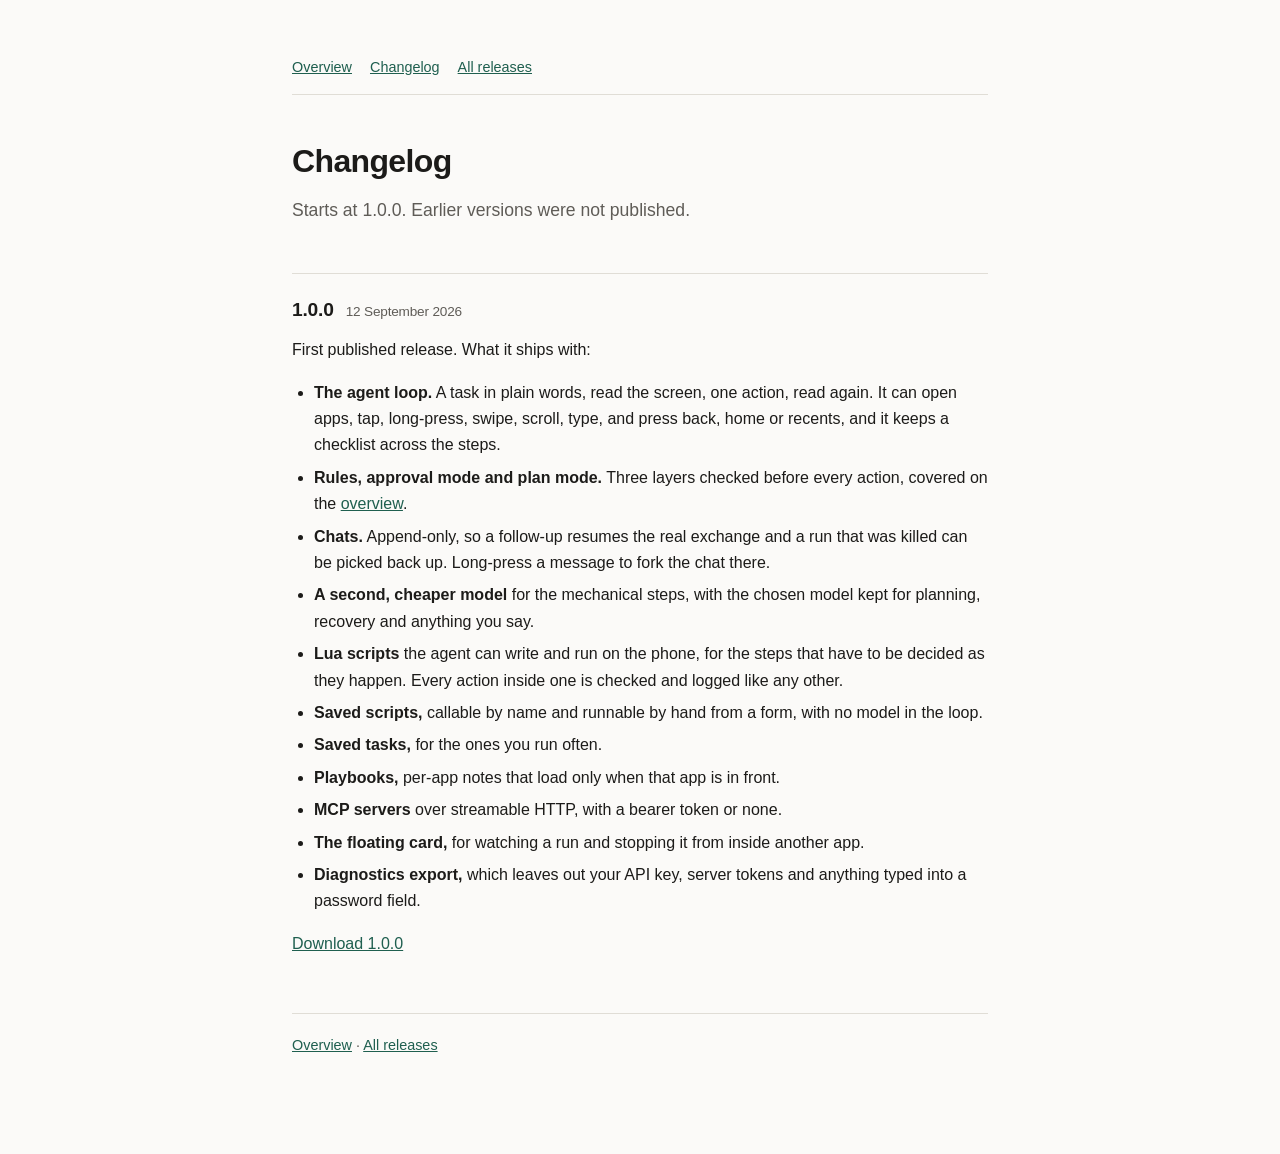
==== changelog.html @ ca4333ef "Add the site" ====
<!doctype html>
<html lang="en">
<head>
<meta charset="utf-8">
<meta name="viewport" content="width=device-width, initial-scale=1">
<title>Changelog | android-agent</title>
<meta name="description" content="Release history for android-agent, with a download for each version.">
<link rel="stylesheet" href="style.css">
</head>
<body>
<div class="wrap">

<nav class="top">
  <a href="./">Overview</a>
  <a href="changelog.html">Changelog</a>
  <a href="https://github.com/Fox-Islam/android-agent-builds/releases">All releases</a>
</nav>

<h1>Changelog</h1>
<p class="lede">Starts at 1.0.0. Earlier versions were not published.</p>

<div class="release">
  <h2>1.0.0 <span class="date">12 September 2026</span></h2>

  <p>First published release. What it ships with:</p>

  <ul>
    <li><strong>The agent loop.</strong> A task in plain words, read the screen, one action,
        read again. It can open apps, tap, long-press, swipe, scroll, type, and press back, home
        or recents, and it keeps a checklist across the steps.</li>
    <li><strong>Rules, approval mode and plan mode.</strong> Three layers checked before every
        action, covered on the <a href="./">overview</a>.</li>
    <li><strong>Chats.</strong> Append-only, so a follow-up resumes the real exchange and a run
        that was killed can be picked back up. Long-press a message to fork the chat there.</li>
    <li><strong>A second, cheaper model</strong> for the mechanical steps, with the chosen model
        kept for planning, recovery and anything you say.</li>
    <li><strong>Lua scripts</strong> the agent can write and run on the phone, for the steps that
        have to be decided as they happen. Every action inside one is checked and logged like any
        other.</li>
    <li><strong>Saved scripts,</strong> callable by name and runnable by hand from a form, with no
        model in the loop.</li>
    <li><strong>Saved tasks,</strong> for the ones you run often.</li>
    <li><strong>Playbooks,</strong> per-app notes that load only when that app is in front.</li>
    <li><strong>MCP servers</strong> over streamable HTTP, with a bearer token or none.</li>
    <li><strong>The floating card,</strong> for watching a run and stopping it from inside another
        app.</li>
    <li><strong>Diagnostics export,</strong> which leaves out your API key, server tokens and
        anything typed into a password field.</li>
  </ul>

  <p><a href="https://github.com/Fox-Islam/android-agent-builds/releases/download/v1.0.0/android-agent-1.0.0.apk">Download 1.0.0</a></p>
</div>

<footer>
  <p><a href="./">Overview</a> &middot;
     <a href="https://github.com/Fox-Islam/android-agent-builds/releases">All releases</a></p>
</footer>

</div>
</body>
</html>
---- style.css ----
:root {
  --bg: #fbfaf8;
  --fg: #1c1b19;
  --muted: #5f5c57;
  --rule: #e0ddd6;
  --card: #f3f1ec;
  --link: #1f5f4f;
  --accent: #1f5f4f;
  --accent-fg: #ffffff;
  --code-bg: #efece5;
}

@media (prefers-color-scheme: dark) {
  :root {
    --bg: #17161a;
    --fg: #e8e6e1;
    --muted: #a09d97;
    --rule: #32303a;
    --card: #211f26;
    --link: #7fd0b6;
    --accent: #7fd0b6;
    --accent-fg: #10231d;
    --code-bg: #242229;
  }
}

* { box-sizing: border-box; }

body {
  margin: 0;
  background: var(--bg);
  color: var(--fg);
  font: 16px/1.65 -apple-system, BlinkMacSystemFont, "Segoe UI", Roboto, Helvetica, Arial, sans-serif;
  -webkit-font-smoothing: antialiased;
}

.wrap {
  max-width: 46rem;
  margin: 0 auto;
  padding: 0 20px;
  padding-block: 56px 80px;
}

h1 {
  font-size: 2rem;
  letter-spacing: -0.02em;
  margin: 0 0 8px;
}

h2 {
  font-size: 1.2rem;
  letter-spacing: -0.01em;
  margin: 48px 0 12px;
  padding-top: 20px;
  border-top: 1px solid var(--rule);
}

h3 {
  font-size: 1rem;
  margin: 28px 0 6px;
}

p, ul, ol { margin: 0 0 16px; }
ul, ol { padding-left: 22px; }
li { margin-bottom: 6px; }

a { color: var(--link); }
a:hover { text-decoration: none; }

.lede {
  font-size: 1.1rem;
  color: var(--muted);
  margin-bottom: 28px;
}

code {
  background: var(--code-bg);
  padding: 1px 5px;
  border-radius: 4px;
  font-family: ui-monospace, SFMono-Regular, Menlo, Consolas, monospace;
  font-size: 0.875em;
}

pre {
  background: var(--code-bg);
  border: 1px solid var(--rule);
  border-radius: 8px;
  padding: 14px 16px;
  overflow-x: auto;
  margin: 0 0 16px;
}

pre code { background: none; padding: 0; font-size: 0.85rem; }

.download {
  display: flex;
  flex-wrap: wrap;
  align-items: center;
  gap: 14px;
  margin: 28px 0 8px;
}

.btn {
  display: inline-block;
  background: var(--accent);
  color: var(--accent-fg);
  text-decoration: none;
  font-weight: 600;
  padding: 11px 20px;
  border-radius: 8px;
}

.btn:hover { opacity: 0.88; }

.meta { color: var(--muted); font-size: 0.9rem; }

.note {
  background: var(--card);
  border: 1px solid var(--rule);
  border-left: 3px solid var(--accent);
  border-radius: 6px;
  padding: 14px 16px;
  margin: 0 0 16px;
}

.note p:last-child { margin-bottom: 0; }

.feature { margin-bottom: 22px; }
.feature h3 { margin-top: 0; }
.feature p { margin-bottom: 0; }

nav.top {
  display: flex;
  gap: 18px;
  font-size: 0.9rem;
  margin-bottom: 40px;
  padding-bottom: 14px;
  border-bottom: 1px solid var(--rule);
}

footer {
  margin-top: 56px;
  padding-top: 20px;
  border-top: 1px solid var(--rule);
  color: var(--muted);
  font-size: 0.9rem;
}

.release { margin-bottom: 44px; }

.release h2 {
  display: flex;
  flex-wrap: wrap;
  align-items: baseline;
  gap: 12px;
}

.release h2 .date {
  font-size: 0.85rem;
  font-weight: 400;
  color: var(--muted);
}
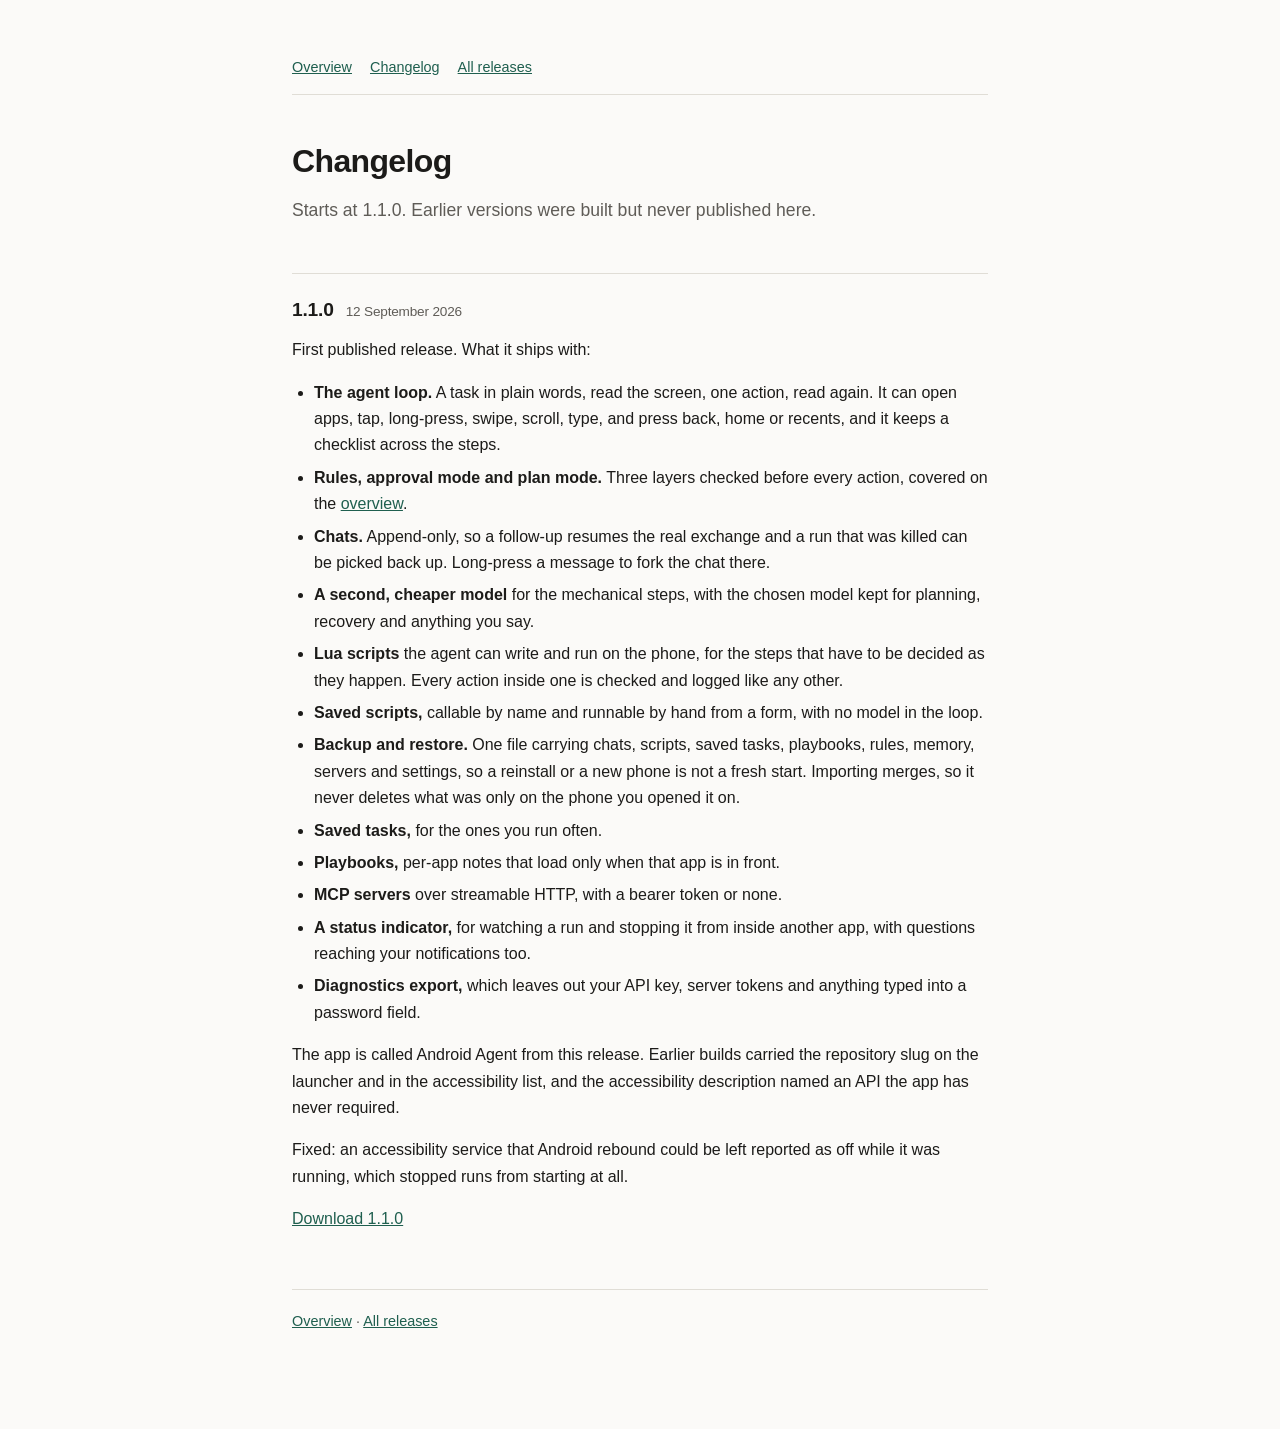
==== commit cfaa3982: "Bring the site up to 1.1.0, and show the thing working The changelog claimed 1.0.0 and linked to an " ====
--- a/changelog.html
+++ b/changelog.html
@@ -3,8 +3,8 @@
 <head>
 <meta charset="utf-8">
 <meta name="viewport" content="width=device-width, initial-scale=1">
-<title>Changelog | android-agent</title>
-<meta name="description" content="Release history for android-agent, with a download for each version.">
+<title>Changelog | Android Agent</title>
+<meta name="description" content="Release history for Android Agent, with a download for each version.">
 <link rel="stylesheet" href="style.css">
 </head>
 <body>
@@ -17,10 +17,10 @@
 </nav>
 
 <h1>Changelog</h1>
-<p class="lede">Starts at 1.0.0. Earlier versions were not published.</p>
+<p class="lede">Starts at 1.1.0. Earlier versions were built but never published here.</p>
 
 <div class="release">
-  <h2>1.0.0 <span class="date">12 September 2026</span></h2>
+  <h2>1.1.0 <span class="date">12 September 2026</span></h2>
 
   <p>First published release. What it ships with:</p>
 
@@ -39,16 +39,27 @@
         other.</li>
     <li><strong>Saved scripts,</strong> callable by name and runnable by hand from a form, with no
         model in the loop.</li>
+    <li><strong>Backup and restore.</strong> One file carrying chats, scripts, saved tasks,
+        playbooks, rules, memory, servers and settings, so a reinstall or a new phone is not a
+        fresh start. Importing merges, so it never deletes what was only on the phone you opened
+        it on.</li>
     <li><strong>Saved tasks,</strong> for the ones you run often.</li>
     <li><strong>Playbooks,</strong> per-app notes that load only when that app is in front.</li>
     <li><strong>MCP servers</strong> over streamable HTTP, with a bearer token or none.</li>
-    <li><strong>The floating card,</strong> for watching a run and stopping it from inside another
-        app.</li>
+    <li><strong>A status indicator,</strong> for watching a run and stopping it from inside another
+        app, with questions reaching your notifications too.</li>
     <li><strong>Diagnostics export,</strong> which leaves out your API key, server tokens and
         anything typed into a password field.</li>
   </ul>
 
-  <p><a href="https://github.com/Fox-Islam/android-agent-builds/releases/download/v1.0.0/android-agent-1.0.0.apk">Download 1.0.0</a></p>
+  <p>The app is called Android Agent from this release. Earlier builds carried the repository
+  slug on the launcher and in the accessibility list, and the accessibility description named an
+  API the app has never required.</p>
+
+  <p>Fixed: an accessibility service that Android rebound could be left reported as off while it
+  was running, which stopped runs from starting at all.</p>
+
+  <p><a href="https://github.com/Fox-Islam/android-agent-builds/releases/download/v1.1.0/android-agent-1.1.0.apk">Download 1.1.0</a></p>
 </div>
 
 <footer>
--- a/style.css
+++ b/style.css
@@ -128,6 +128,8 @@
 .feature { margin-bottom: 22px; }
 .feature h3 { margin-top: 0; }
 .feature p { margin-bottom: 0; }
+/* Most feature blocks are one paragraph; the ones that run to two need the gap back. */
+.feature p + p { margin-top: 12px; }
 
 nav.top {
   display: flex;
@@ -160,3 +162,52 @@
   font-weight: 400;
   color: var(--muted);
 }
+
+/* ---- screenshots and the demo ------------------------------------------------ */
+
+figure { margin: 0 0 16px; }
+
+.demo {
+  display: flex;
+  flex-direction: column;
+  align-items: center;
+  gap: 10px;
+  margin: 28px 0 8px;
+}
+
+.demo video {
+  width: 100%;
+  max-width: 270px;
+  height: auto;
+  border: 1px solid var(--rule);
+  border-radius: 12px;
+  background: var(--card);
+}
+
+.demo figcaption {
+  max-width: 34rem;
+  text-align: center;
+}
+
+figcaption {
+  color: var(--muted);
+  font-size: 0.85rem;
+  line-height: 1.5;
+}
+
+/* Phone screenshots are tall, so they get narrow columns and a shared baseline. */
+.shots {
+  display: grid;
+  grid-template-columns: repeat(auto-fit, minmax(150px, 1fr));
+  gap: 20px;
+  margin: 0 0 24px;
+}
+
+.shots img {
+  width: 100%;
+  height: auto;
+  display: block;
+  border: 1px solid var(--rule);
+  border-radius: 10px;
+  margin-bottom: 8px;
+}
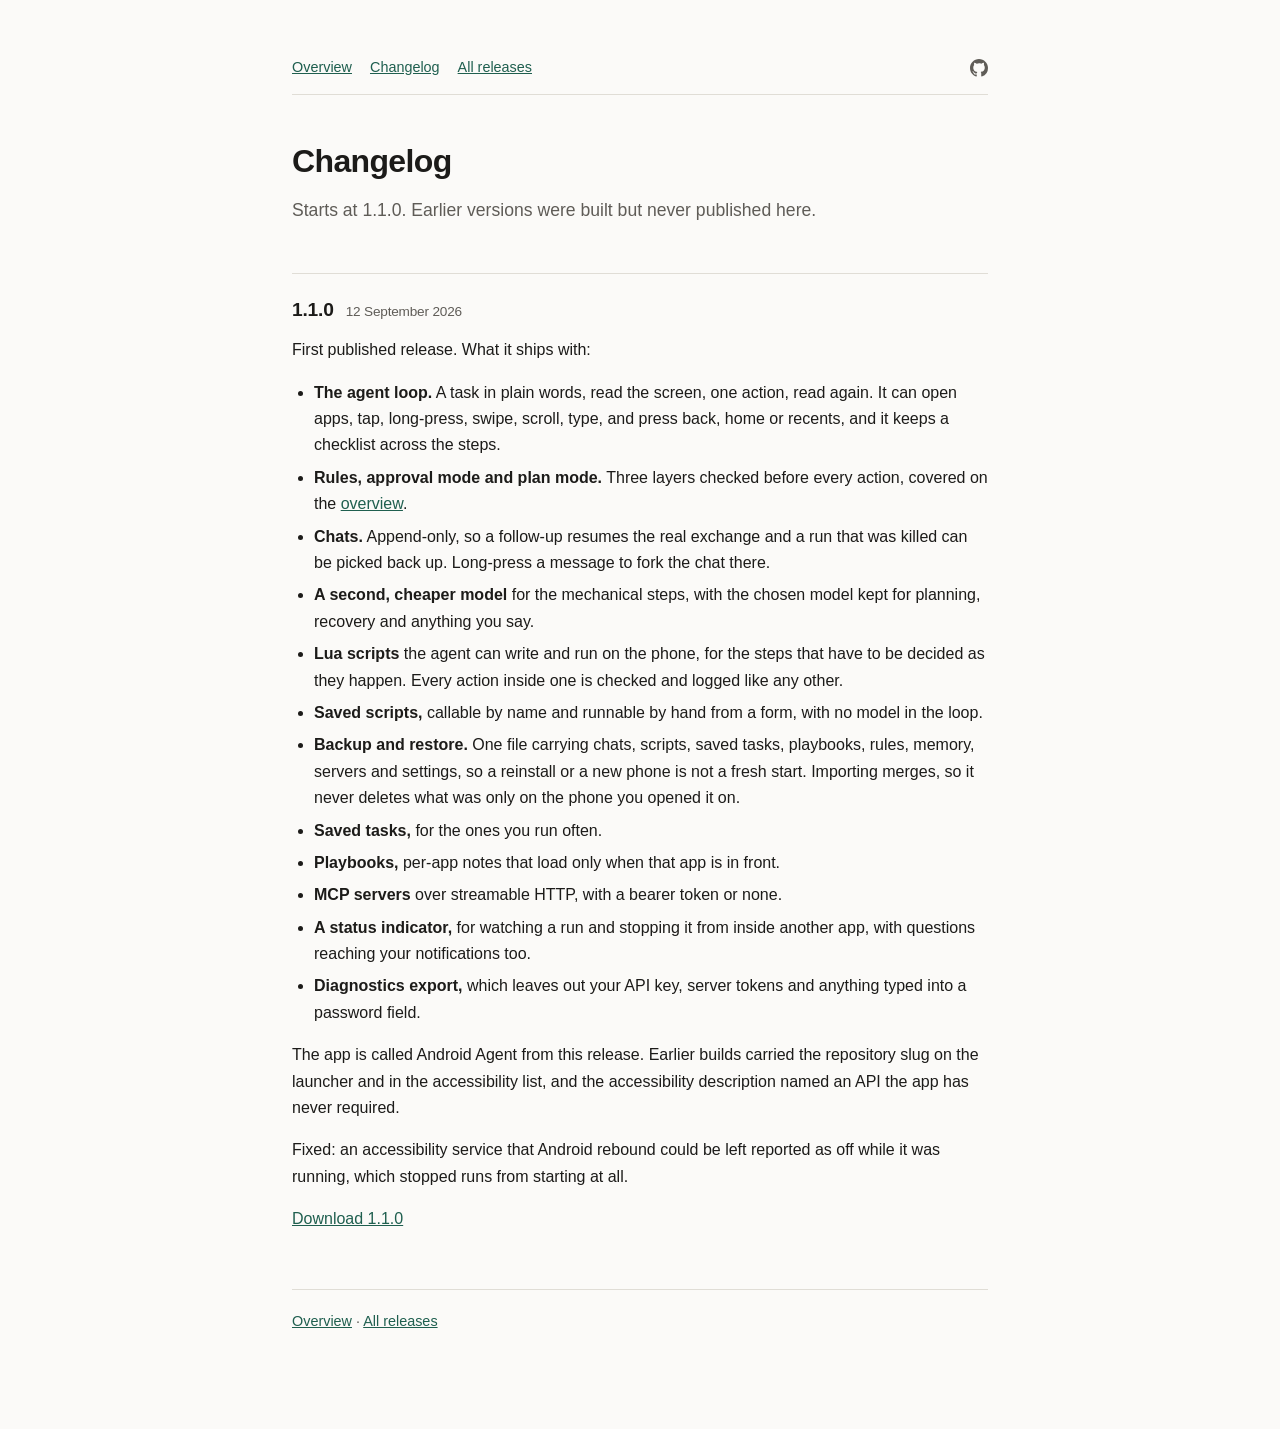
==== commit 544dec71: "Link the site repo from the navbar" ====
--- a/changelog.html
+++ b/changelog.html
@@ -14,6 +14,11 @@
   <a href="./">Overview</a>
   <a href="changelog.html">Changelog</a>
   <a href="https://github.com/Fox-Islam/android-agent-builds/releases">All releases</a>
+  <a class="gh" href="https://github.com/Fox-Islam/android-agent-site" aria-label="This site on GitHub">
+    <svg viewBox="0 0 16 16" width="18" height="18" aria-hidden="true" focusable="false">
+      <path fill="currentColor" d="M8 0C3.58 0 0 3.58 0 8c0 3.54 2.29 6.53 5.47 7.59.4.07.55-.17.55-.38 0-.19-.01-.82-.01-1.49-2.01.37-2.53-.49-2.69-.94-.09-.23-.48-.94-.82-1.13-.28-.15-.68-.52-.01-.53.63-.01 1.08.58 1.23.82.72 1.21 1.87.87 2.33.66.07-.52.28-.87.51-1.07-1.78-.2-3.64-.89-3.64-3.95 0-.87.31-1.59.82-2.15-.08-.2-.36-1.02.08-2.12 0 0 .67-.21 2.2.82a7.4 7.4 0 0 1 2-.27c.68 0 1.36.09 2 .27 1.53-1.04 2.2-.82 2.2-.82.44 1.1.16 1.92.08 2.12.51.56.82 1.27.82 2.15 0 3.07-1.87 3.75-3.65 3.95.29.25.54.73.54 1.48 0 1.07-.01 1.93-.01 2.2 0 .21.15.46.55.38A8.01 8.01 0 0 0 16 8c0-4.42-3.58-8-8-8Z"/>
+    </svg>
+  </a>
 </nav>
 
 <h1>Changelog</h1>
--- a/style.css
+++ b/style.css
@@ -133,6 +133,7 @@
 
 nav.top {
   display: flex;
+  align-items: center;
   gap: 18px;
   font-size: 0.9rem;
   margin-bottom: 40px;
@@ -140,6 +141,14 @@
   border-bottom: 1px solid var(--rule);
 }
 
+nav.top .gh {
+  margin-left: auto;
+  display: inline-flex;
+  color: var(--muted);
+}
+
+nav.top .gh:hover { color: var(--fg); }
+
 footer {
   margin-top: 56px;
   padding-top: 20px;
@@ -167,26 +176,37 @@
 
 figure { margin: 0 0 16px; }
 
-.demo {
+/* Two recordings side by side, stacking on a narrow screen. */
+.demos {
+  display: grid;
+  grid-template-columns: repeat(auto-fit, minmax(230px, 1fr));
+  gap: 28px;
+  margin: 28px 0 16px;
+}
+
+.demos figure {
   display: flex;
   flex-direction: column;
   align-items: center;
-  gap: 10px;
-  margin: 28px 0 8px;
-}
-
-.demo video {
+}
+
+/* A 576x1280 recording at full column width is 750px tall, which turns the top of the page
+   into a wall of phone. Held to something nearer the size the thing actually is. */
+.demos video {
   width: 100%;
-  max-width: 270px;
+  max-width: 215px;
   height: auto;
   border: 1px solid var(--rule);
   border-radius: 12px;
   background: var(--card);
-}
-
-.demo figcaption {
-  max-width: 34rem;
-  text-align: center;
+  margin-bottom: 10px;
+}
+
+.demos figcaption strong { color: var(--fg); font-weight: 600; }
+
+.demo-note {
+  color: var(--muted);
+  font-size: 0.9rem;
 }
 
 figcaption {
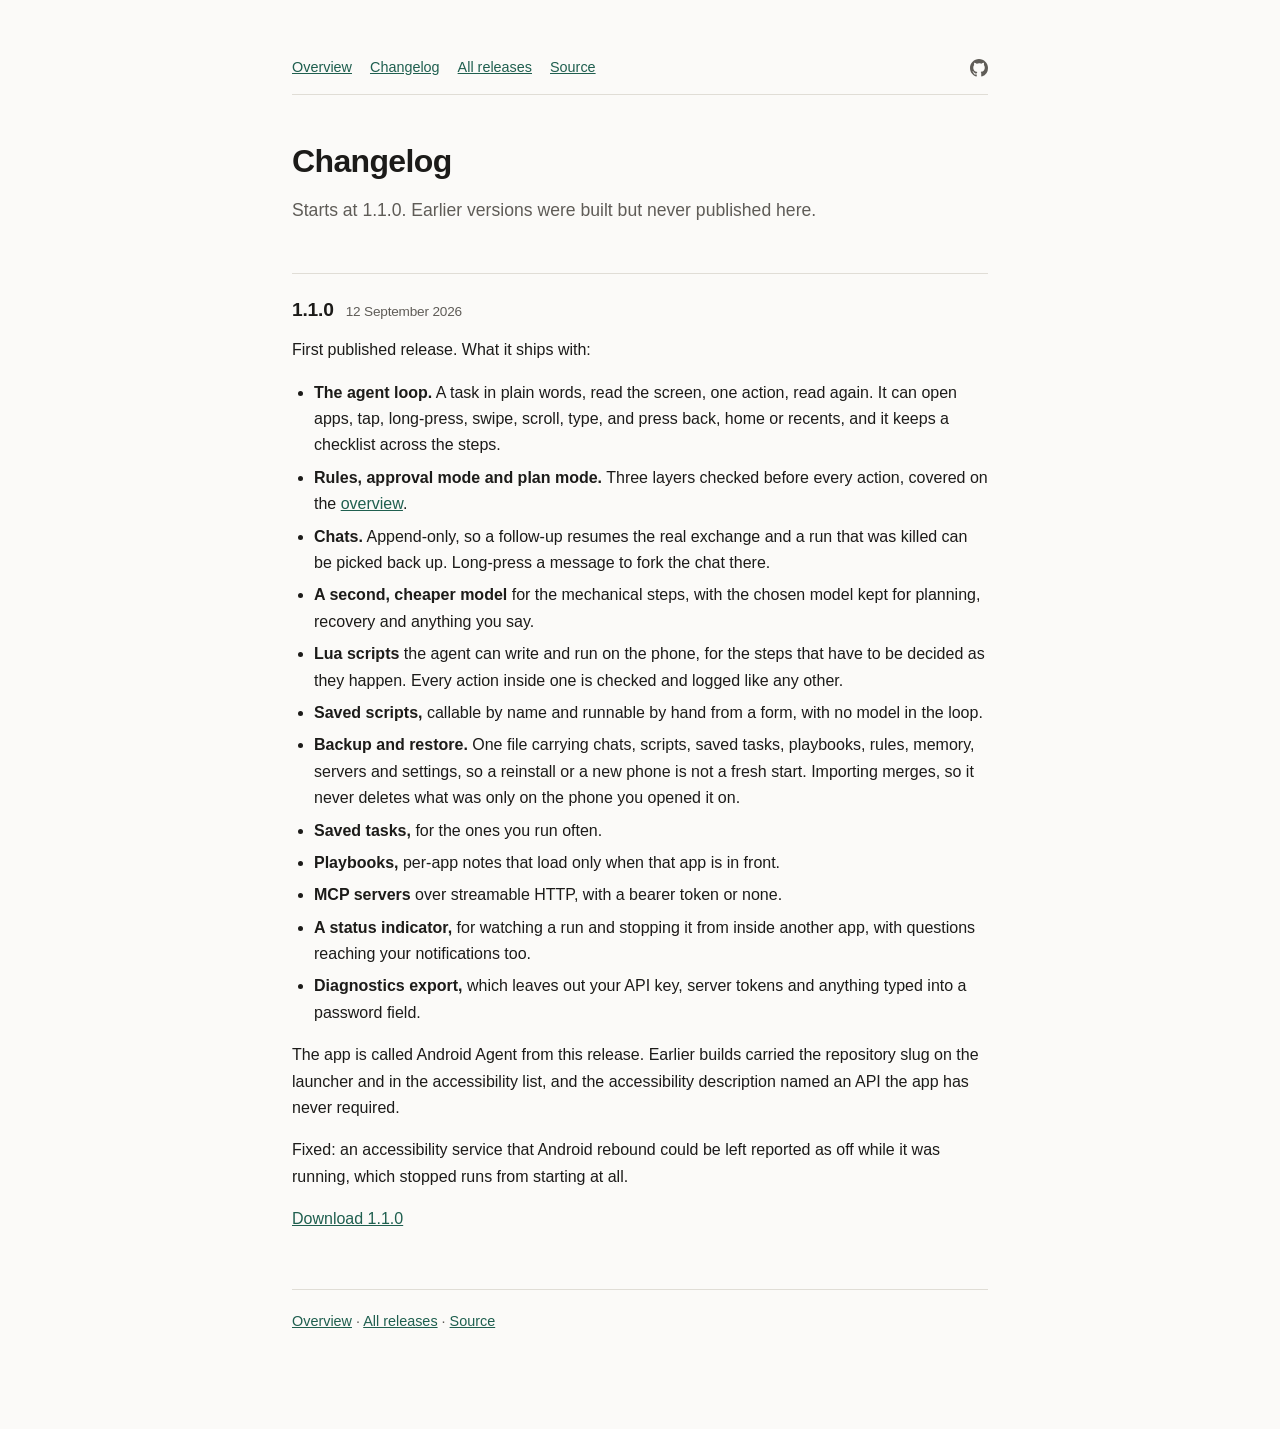
==== commit b623bf35: "Update links" ====
--- a/changelog.html
+++ b/changelog.html
@@ -13,7 +13,8 @@
 <nav class="top">
   <a href="./">Overview</a>
   <a href="changelog.html">Changelog</a>
-  <a href="https://github.com/Fox-Islam/android-agent-builds/releases">All releases</a>
+  <a href="https://github.com/Fox-Islam/android-agent/releases">All releases</a>
+  <a href="https://github.com/Fox-Islam/android-agent">Source</a>
   <a class="gh" href="https://github.com/Fox-Islam/android-agent-site" aria-label="This site on GitHub">
     <svg viewBox="0 0 16 16" width="18" height="18" aria-hidden="true" focusable="false">
       <path fill="currentColor" d="M8 0C3.58 0 0 3.58 0 8c0 3.54 2.29 6.53 5.47 7.59.4.07.55-.17.55-.38 0-.19-.01-.82-.01-1.49-2.01.37-2.53-.49-2.69-.94-.09-.23-.48-.94-.82-1.13-.28-.15-.68-.52-.01-.53.63-.01 1.08.58 1.23.82.72 1.21 1.87.87 2.33.66.07-.52.28-.87.51-1.07-1.78-.2-3.64-.89-3.64-3.95 0-.87.31-1.59.82-2.15-.08-.2-.36-1.02.08-2.12 0 0 .67-.21 2.2.82a7.4 7.4 0 0 1 2-.27c.68 0 1.36.09 2 .27 1.53-1.04 2.2-.82 2.2-.82.44 1.1.16 1.92.08 2.12.51.56.82 1.27.82 2.15 0 3.07-1.87 3.75-3.65 3.95.29.25.54.73.54 1.48 0 1.07-.01 1.93-.01 2.2 0 .21.15.46.55.38A8.01 8.01 0 0 0 16 8c0-4.42-3.58-8-8-8Z"/>
@@ -64,12 +65,13 @@
   <p>Fixed: an accessibility service that Android rebound could be left reported as off while it
   was running, which stopped runs from starting at all.</p>
 
-  <p><a href="https://github.com/Fox-Islam/android-agent-builds/releases/download/v1.1.0/android-agent-1.1.0.apk">Download 1.1.0</a></p>
+  <p><a href="https://github.com/Fox-Islam/android-agent/releases/download/v1.1.0/android-agent-1.1.0.apk">Download 1.1.0</a></p>
 </div>
 
 <footer>
   <p><a href="./">Overview</a> &middot;
-     <a href="https://github.com/Fox-Islam/android-agent-builds/releases">All releases</a></p>
+     <a href="https://github.com/Fox-Islam/android-agent/releases">All releases</a> &middot;
+     <a href="https://github.com/Fox-Islam/android-agent">Source</a></p>
 </footer>
 
 </div>
